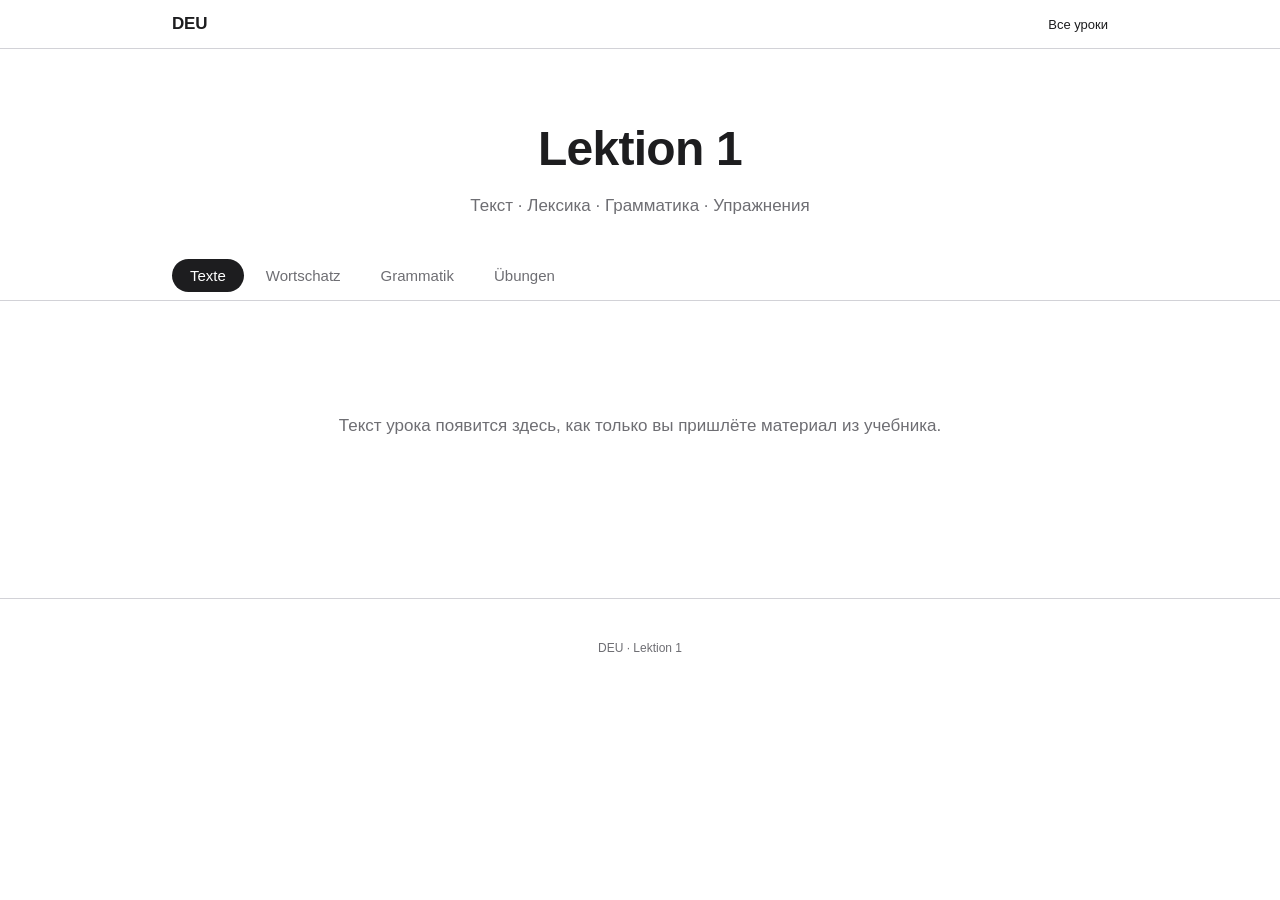
==== lessons/lesson-1.html @ f4d513f4 "Build Apple-style site with lesson template (texts, vocab, grammar, exercises) https://claude.ai/cod" ====
<!DOCTYPE html>
<html lang="ru">
<head>
  <meta charset="UTF-8">
  <meta name="viewport" content="width=device-width, initial-scale=1.0">
  <title>Lektion 1 — DEU</title>
  <link rel="stylesheet" href="../css/style.css">
</head>
<body>
  <header class="navbar">
    <div class="navbar-inner">
      <a class="brand" href="../index.html">DEU</a>
      <nav>
        <a href="../index.html#lessons">Все уроки</a>
      </nav>
    </div>
  </header>

  <div class="lesson-header">
    <h1>Lektion 1</h1>
    <p>Текст · Лексика · Грамматика · Упражнения</p>
  </div>

  <div class="tabs">
    <div class="tabs-inner">
      <button class="tab-btn active" data-tab="texte">Texte</button>
      <button class="tab-btn" data-tab="wortschatz">Wortschatz</button>
      <button class="tab-btn" data-tab="grammatik">Grammatik</button>
      <button class="tab-btn" data-tab="uebungen">Übungen</button>
    </div>
  </div>

  <!-- 1. Тексты -->
  <section id="texte" class="tab-panel active">
    <div class="empty">
      Текст урока появится здесь, как только вы пришлёте материал из учебника.
    </div>
    <!--
    <div class="text-block">
      <p>Hier steht der deutsche Text der Lektion …</p>
    </div>
    -->
  </section>

  <!-- 2. Лексика -->
  <section id="wortschatz" class="tab-panel">
    <div class="empty">
      Лексика урока появится здесь после анализа текста.
    </div>
    <!--
    <div class="vocab-group">
      <h2>Substantive</h2>
      <table class="vocab-table">
        <thead>
          <tr><th>Wort</th><th>Plural</th><th>Übersetzung</th></tr>
        </thead>
        <tbody>
          <tr>
            <td class="word-de">der Tisch</td>
            <td>die Tische</td>
            <td>стол</td>
          </tr>
        </tbody>
      </table>
    </div>

    <div class="vocab-group">
      <h2>Verben</h2>
      <table class="vocab-table">
        <thead>
          <tr><th>Infinitiv</th><th>Präteritum</th><th>Partizip II</th><th>Rektion</th><th>Übersetzung</th></tr>
        </thead>
        <tbody>
          <tr>
            <td class="word-de">helfen</td>
            <td>half</td>
            <td>geholfen</td>
            <td><span class="tag">+ Dativ</span></td>
            <td>помогать</td>
          </tr>
        </tbody>
      </table>
    </div>
    -->
  </section>

  <!-- 3. Грамматика -->
  <section id="grammatik" class="tab-panel">
    <div class="empty">
      Грамматический материал урока появится здесь после анализа текста.
    </div>
    <!--
    <div class="grammar-card">
      <h3>Perfekt mit haben/sein</h3>
      <p>Краткое объяснение грамматического явления на русском языке.</p>
      <ul class="example-list">
        <li>
          <span class="example-de">Ich habe das Buch gelesen.</span>
          <span class="example-ru">Я прочитал книгу.</span>
        </li>
      </ul>
    </div>
    -->
  </section>

  <!-- 4. Упражнения -->
  <section id="uebungen" class="tab-panel">
    <div class="empty">
      Упражнения по уроку появятся здесь после анализа текста.
    </div>
    <!--
    <div class="exercise">
      <h3>1. Ответьте на вопросы по тексту</h3>
      <ol>
        <li>Wer ist die Hauptperson der Geschichte?</li>
      </ol>
    </div>
    -->
  </section>

  <footer class="footer">
    <p>DEU · Lektion 1</p>
  </footer>

  <script src="../js/tabs.js"></script>
</body>
</html>
---- css/style.css ----
:root {
  --bg: #ffffff;
  --fg: #1d1d1f;
  --muted: #6e6e73;
  --accent: #0071e3;
  --accent-hover: #0077ed;
  --card-bg: #f5f5f7;
  --border: #d2d2d7;
  --radius: 18px;
  --max-width: 980px;
}

* { box-sizing: border-box; }

html { scroll-behavior: smooth; }

body {
  margin: 0;
  font-family: -apple-system, BlinkMacSystemFont, "SF Pro Text", "Segoe UI",
    Roboto, Helvetica, Arial, sans-serif;
  background: var(--bg);
  color: var(--fg);
  line-height: 1.5;
  -webkit-font-smoothing: antialiased;
}

a { color: var(--accent); text-decoration: none; }
a:hover { color: var(--accent-hover); }

/* Navigation */
.navbar {
  position: sticky;
  top: 0;
  z-index: 100;
  backdrop-filter: saturate(180%) blur(20px);
  background: rgba(255, 255, 255, 0.8);
  border-bottom: 1px solid var(--border);
}
.navbar-inner {
  max-width: var(--max-width);
  margin: 0 auto;
  padding: 0 22px;
  height: 48px;
  display: flex;
  align-items: center;
  justify-content: space-between;
}
.brand {
  font-weight: 600;
  font-size: 17px;
  color: var(--fg);
  letter-spacing: -0.01em;
}
.brand:hover { color: var(--fg); }
.navbar nav a {
  font-size: 13px;
  color: var(--fg);
  margin-left: 26px;
}
.navbar nav a:hover { color: var(--muted); }

/* Hero */
.hero {
  text-align: center;
  padding: 96px 22px 64px;
  max-width: var(--max-width);
  margin: 0 auto;
}
.hero h1 {
  font-size: clamp(40px, 7vw, 64px);
  font-weight: 700;
  letter-spacing: -0.015em;
  margin: 0 0 12px;
}
.hero p {
  font-size: clamp(18px, 2.4vw, 24px);
  color: var(--muted);
  margin: 0;
}

/* Lesson grid */
.section {
  max-width: var(--max-width);
  margin: 0 auto;
  padding: 24px 22px 96px;
}
.grid {
  display: grid;
  grid-template-columns: repeat(auto-fill, minmax(220px, 1fr));
  gap: 16px;
}
.card {
  display: block;
  background: var(--card-bg);
  border-radius: var(--radius);
  padding: 28px 24px;
  transition: transform 0.2s ease, box-shadow 0.2s ease;
}
.card:hover {
  transform: translateY(-2px);
  box-shadow: 0 12px 28px rgba(0, 0, 0, 0.08);
}
.card h3 {
  margin: 0 0 6px;
  font-size: 21px;
  font-weight: 600;
  color: var(--fg);
  letter-spacing: -0.01em;
}
.card p {
  margin: 0;
  font-size: 15px;
  color: var(--muted);
}

/* Lesson page */
.lesson-header {
  text-align: center;
  padding: 64px 22px 32px;
  max-width: var(--max-width);
  margin: 0 auto;
}
.lesson-header h1 {
  font-size: clamp(32px, 5vw, 48px);
  font-weight: 700;
  letter-spacing: -0.015em;
  margin: 0 0 8px;
}
.lesson-header p {
  color: var(--muted);
  font-size: 17px;
  margin: 0;
}

/* Tabs */
.tabs {
  position: sticky;
  top: 49px;
  z-index: 90;
  background: rgba(255, 255, 255, 0.85);
  backdrop-filter: saturate(180%) blur(20px);
  border-bottom: 1px solid var(--border);
}
.tabs-inner {
  max-width: var(--max-width);
  margin: 0 auto;
  display: flex;
  gap: 4px;
  padding: 8px 22px;
  overflow-x: auto;
}
.tab-btn {
  appearance: none;
  border: none;
  background: transparent;
  font-size: 15px;
  font-weight: 500;
  color: var(--muted);
  padding: 8px 18px;
  border-radius: 980px;
  cursor: pointer;
  white-space: nowrap;
  transition: background 0.15s ease, color 0.15s ease;
  font-family: inherit;
}
.tab-btn:hover { color: var(--fg); }
.tab-btn.active {
  background: var(--fg);
  color: #fff;
}

.tab-panel {
  display: none;
  max-width: var(--max-width);
  margin: 0 auto;
  padding: 48px 22px 96px;
}
.tab-panel.active { display: block; }

/* Text block */
.text-block {
  font-size: 19px;
  line-height: 1.75;
  white-space: pre-wrap;
  background: var(--card-bg);
  border-radius: var(--radius);
  padding: 36px 40px;
}
.text-block p { margin: 0 0 1.2em; }
.text-block p:last-child { margin-bottom: 0; }

/* Vocabulary */
.vocab-group h2 {
  font-size: 22px;
  font-weight: 600;
  letter-spacing: -0.01em;
  margin: 40px 0 16px;
}
.vocab-group:first-child h2 { margin-top: 0; }
.vocab-table {
  width: 100%;
  border-collapse: collapse;
  font-size: 16px;
}
.vocab-table th {
  text-align: left;
  font-weight: 600;
  color: var(--muted);
  font-size: 13px;
  text-transform: uppercase;
  letter-spacing: 0.04em;
  padding: 10px 16px;
  border-bottom: 1px solid var(--border);
}
.vocab-table td {
  padding: 14px 16px;
  border-bottom: 1px solid var(--border);
  vertical-align: top;
}
.vocab-table tr:last-child td { border-bottom: none; }
.word-de { font-weight: 600; }
.tag {
  display: inline-block;
  font-size: 12px;
  font-weight: 600;
  color: var(--accent);
  background: rgba(0, 113, 227, 0.1);
  border-radius: 6px;
  padding: 2px 8px;
  margin-right: 6px;
}

/* Grammar */
.grammar-card {
  background: var(--card-bg);
  border-radius: var(--radius);
  padding: 28px 32px;
  margin-bottom: 20px;
}
.grammar-card h3 {
  margin: 0 0 8px;
  font-size: 19px;
  font-weight: 600;
  letter-spacing: -0.01em;
}
.grammar-card p { color: var(--muted); margin: 0 0 14px; }
.example-list {
  list-style: none;
  margin: 0;
  padding: 0;
}
.example-list li {
  font-size: 16px;
  padding: 10px 0;
  border-top: 1px solid var(--border);
}
.example-list li:first-child { border-top: none; }
.example-de { font-weight: 600; }
.example-ru { color: var(--muted); display: block; margin-top: 2px; }

/* Exercises */
.exercise {
  background: var(--card-bg);
  border-radius: var(--radius);
  padding: 24px 28px;
  margin-bottom: 16px;
}
.exercise h3 {
  margin: 0 0 12px;
  font-size: 17px;
  font-weight: 600;
}
.exercise ol, .exercise ul {
  margin: 0;
  padding-left: 22px;
}
.exercise li { margin-bottom: 8px; font-size: 16px; }

/* Footer */
.footer {
  border-top: 1px solid var(--border);
  padding: 28px 22px;
  text-align: center;
  color: var(--muted);
  font-size: 12px;
}

/* Empty state */
.empty {
  text-align: center;
  color: var(--muted);
  font-size: 17px;
  padding: 64px 22px;
}
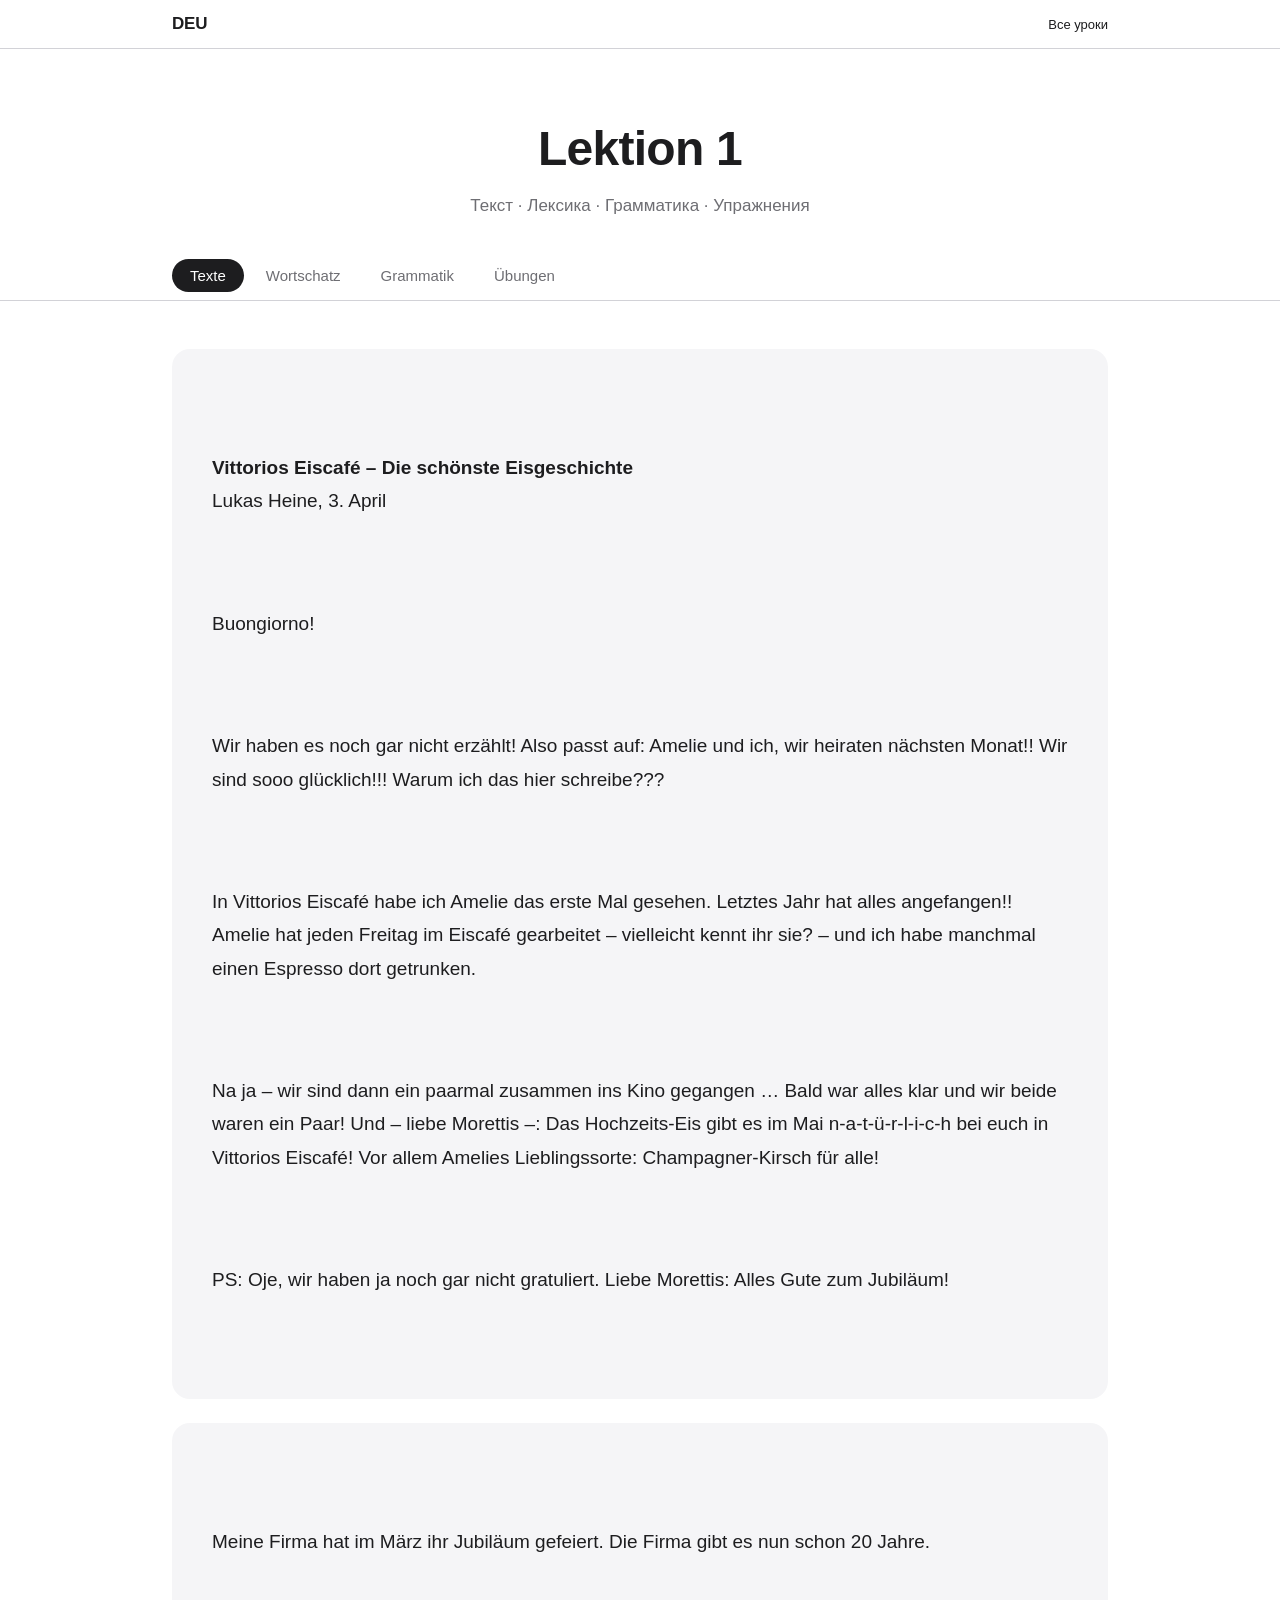
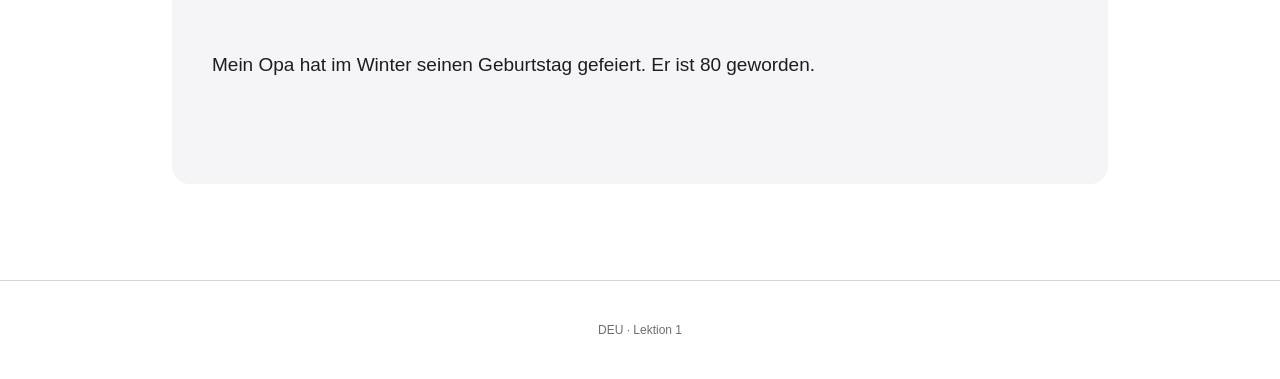
==== commit d8d1ed96: "Fill Lektion 1 with text, vocabulary, grammar and exercises https://claude.ai/code/session_01STTKdUP" ====
--- a/lessons/lesson-1.html
+++ b/lessons/lesson-1.html
@@ -32,22 +32,23 @@
 
   <!-- 1. Тексты -->
   <section id="texte" class="tab-panel active">
-    <div class="empty">
-      Текст урока появится здесь, как только вы пришлёте материал из учебника.
+    <div class="text-block">
+      <p><strong>Vittorios Eiscafé – Die schönste Eisgeschichte</strong><br>Lukas Heine, 3. April</p>
+      <p>Buongiorno!</p>
+      <p>Wir haben es noch gar nicht erzählt! Also passt auf: Amelie und ich, wir heiraten nächsten Monat!! Wir sind sooo glücklich!!! Warum ich das hier schreibe???</p>
+      <p>In Vittorios Eiscafé habe ich Amelie das erste Mal gesehen. Letztes Jahr hat alles angefangen!! Amelie hat jeden Freitag im Eiscafé gearbeitet – vielleicht kennt ihr sie? – und ich habe manchmal einen Espresso dort getrunken.</p>
+      <p>Na ja – wir sind dann ein paarmal zusammen ins Kino gegangen … Bald war alles klar und wir beide waren ein Paar! Und – liebe Morettis –: Das Hochzeits-Eis gibt es im Mai n-a-t-ü-r-l-i-c-h bei euch in Vittorios Eiscafé! Vor allem Amelies Lieblingssorte: Champagner-Kirsch für alle!</p>
+      <p>PS: Oje, wir haben ja noch gar nicht gratuliert. Liebe Morettis: Alles Gute zum Jubiläum!</p>
     </div>
-    <!--
-    <div class="text-block">
-      <p>Hier steht der deutsche Text der Lektion …</p>
+
+    <div class="text-block" style="margin-top: 24px;">
+      <p>Meine Firma hat im März ihr Jubiläum gefeiert. Die Firma gibt es nun schon 20 Jahre.</p>
+      <p>Mein Opa hat im Winter seinen Geburtstag gefeiert. Er ist 80 geworden.</p>
     </div>
-    -->
   </section>
 
   <!-- 2. Лексика -->
   <section id="wortschatz" class="tab-panel">
-    <div class="empty">
-      Лексика урока появится здесь после анализа текста.
-    </div>
-    <!--
     <div class="vocab-group">
       <h2>Substantive</h2>
       <table class="vocab-table">
@@ -55,11 +56,25 @@
           <tr><th>Wort</th><th>Plural</th><th>Übersetzung</th></tr>
         </thead>
         <tbody>
-          <tr>
-            <td class="word-de">der Tisch</td>
-            <td>die Tische</td>
-            <td>стол</td>
-          </tr>
+          <tr><td class="word-de">das Eiscafé</td><td>die Eiscafés</td><td>кафе-мороженое</td></tr>
+          <tr><td class="word-de">der Geburtstag</td><td>die Geburtstage</td><td>день рождения</td></tr>
+          <tr><td class="word-de">der Hochzeitstag</td><td>die Hochzeitstage</td><td>годовщина свадьбы</td></tr>
+          <tr><td class="word-de">die Hochzeit</td><td>die Hochzeiten</td><td>свадьба</td></tr>
+          <tr><td class="word-de">das Jubiläum</td><td>die Jubiläen</td><td>юбилей</td></tr>
+          <tr><td class="word-de">das Paar</td><td>die Paare</td><td>пара</td></tr>
+          <tr><td class="word-de">die Erinnerung</td><td>die Erinnerungen</td><td>воспоминание</td></tr>
+          <tr><td class="word-de">der Nachbar</td><td>die Nachbarn</td><td>сосед</td></tr>
+          <tr><td class="word-de">der Neffe</td><td>die Neffen</td><td>племянник</td></tr>
+          <tr><td class="word-de">die Nichte</td><td>die Nichten</td><td>племянница</td></tr>
+          <tr><td class="word-de">der Preis</td><td>die Preise</td><td>приз; цена</td></tr>
+          <tr><td class="word-de">die Süßigkeit</td><td>die Süßigkeiten</td><td>сладость</td></tr>
+          <tr><td class="word-de">die Puppe</td><td>die Puppen</td><td>кукла</td></tr>
+          <tr><td class="word-de">das Seil</td><td>die Seile</td><td>верёвка, скакалка</td></tr>
+          <tr><td class="word-de">der Schneemann</td><td>die Schneemänner</td><td>снеговик</td></tr>
+          <tr><td class="word-de">das Tagebuch</td><td>die Tagebücher</td><td>дневник</td></tr>
+          <tr><td class="word-de">die Geschichte</td><td>die Geschichten</td><td>история</td></tr>
+          <tr><td class="word-de">der Geldbeutel</td><td>die Geldbeutel</td><td>кошелёк</td></tr>
+          <tr><td class="word-de">die Kasse</td><td>die Kassen</td><td>касса</td></tr>
         </tbody>
       </table>
     </div>
@@ -71,51 +86,99 @@
           <tr><th>Infinitiv</th><th>Präteritum</th><th>Partizip II</th><th>Rektion</th><th>Übersetzung</th></tr>
         </thead>
         <tbody>
-          <tr>
-            <td class="word-de">helfen</td>
-            <td>half</td>
-            <td>geholfen</td>
-            <td><span class="tag">+ Dativ</span></td>
-            <td>помогать</td>
-          </tr>
+          <tr><td class="word-de">feiern</td><td>feierte</td><td>gefeiert</td><td><span class="tag">+ Akkusativ</span></td><td>праздновать (что-л.)</td></tr>
+          <tr><td class="word-de">verkaufen</td><td>verkaufte</td><td>verkauft</td><td><span class="tag">+ Akkusativ</span></td><td>продавать (что-л.)</td></tr>
+          <tr><td class="word-de">stattfinden</td><td>fand statt</td><td>stattgefunden</td><td>—</td><td>состояться</td></tr>
+          <tr><td class="word-de">einladen</td><td>lud ein</td><td>eingeladen</td><td><span class="tag">+ Akkusativ</span></td><td>приглашать (кого-л.)</td></tr>
+          <tr><td class="word-de">gewinnen</td><td>gewann</td><td>gewonnen</td><td><span class="tag">+ Akkusativ</span></td><td>выигрывать (что-л.)</td></tr>
+          <tr><td class="word-de">verlieren</td><td>verlor</td><td>verloren</td><td><span class="tag">+ Akkusativ</span></td><td>проигрывать (что-л.)</td></tr>
+          <tr><td class="word-de">kennenlernen</td><td>lernte kennen</td><td>kennengelernt</td><td><span class="tag">+ Akkusativ</span></td><td>знакомиться (с кем-л.)</td></tr>
+          <tr><td class="word-de">heiraten</td><td>heiratete</td><td>geheiratet</td><td><span class="tag">+ Akkusativ</span></td><td>жениться / выходить замуж (за кого-л.)</td></tr>
+          <tr><td class="word-de">anfangen</td><td>fing an</td><td>angefangen</td><td>—</td><td>начинаться</td></tr>
+          <tr><td class="word-de">erzählen</td><td>erzählte</td><td>erzählt</td><td><span class="tag">+ Dativ</span><span class="tag">+ Akkusativ</span><span class="tag">von + Dativ</span></td><td>рассказывать (кому-л. что-л. / о ком-л./чём-л.)</td></tr>
+          <tr><td class="word-de">gratulieren</td><td>gratulierte</td><td>gratuliert</td><td><span class="tag">+ Dativ</span></td><td>поздравлять (кого-л.)</td></tr>
+          <tr><td class="word-de">sammeln</td><td>sammelte</td><td>gesammelt</td><td><span class="tag">+ Akkusativ</span></td><td>собирать (что-л.)</td></tr>
+          <tr><td class="word-de">klettern</td><td>kletterte</td><td>ist geklettert</td><td><span class="tag">auf + Akkusativ</span></td><td>лазать (на что-л.)</td></tr>
+          <tr><td class="word-de">übernachten</td><td>übernachtete</td><td>übernachtet</td><td>—</td><td>ночевать</td></tr>
+          <tr><td class="word-de">zeichnen</td><td>zeichnete</td><td>gezeichnet</td><td><span class="tag">+ Akkusativ</span></td><td>рисовать (что-л.)</td></tr>
+          <tr><td class="word-de">bauen</td><td>baute</td><td>gebaut</td><td><span class="tag">+ Akkusativ</span></td><td>строить (что-л.)</td></tr>
+          <tr><td class="word-de">bezahlen</td><td>bezahlte</td><td>bezahlt</td><td><span class="tag">+ Akkusativ</span></td><td>оплачивать (что-л.)</td></tr>
+          <tr><td class="word-de">treffen</td><td>traf</td><td>getroffen</td><td><span class="tag">+ Akkusativ</span></td><td>встречать (кого-л.)</td></tr>
+          <tr><td class="word-de">besuchen</td><td>besuchte</td><td>besucht</td><td><span class="tag">+ Akkusativ</span></td><td>посещать, навещать (кого-л.)</td></tr>
+          <tr><td class="word-de">fliegen</td><td>flog</td><td>ist geflogen</td><td>—</td><td>лететь</td></tr>
         </tbody>
       </table>
     </div>
-    -->
   </section>
 
   <!-- 3. Грамматика -->
   <section id="grammatik" class="tab-panel">
-    <div class="empty">
-      Грамматический материал урока появится здесь после анализа текста.
-    </div>
-    <!--
     <div class="grammar-card">
-      <h3>Perfekt mit haben/sein</h3>
-      <p>Краткое объяснение грамматического явления на русском языке.</p>
+      <h3>Perfekt mit haben und sein (Wiederholung)</h3>
+      <p>Перфект образуется с помощью вспомогательного глагола <strong>haben</strong> или <strong>sein</strong> в настоящем времени и <strong>Partizip II</strong> смыслового глагола, который стоит в конце предложения. Со <em>sein</em> спрягаются глаголы движения (gehen, fahren, fliegen, kommen…) и изменения состояния, а также сами глаголы sein и bleiben. Все остальные глаголы образуют перфект с <em>haben</em>.</p>
       <ul class="example-list">
-        <li>
-          <span class="example-de">Ich habe das Buch gelesen.</span>
-          <span class="example-ru">Я прочитал книгу.</span>
-        </li>
+        <li><span class="example-de">Amelie hat jeden Freitag im Eiscafé gearbeitet.</span><span class="example-ru">Амели работала в кафе-мороженом каждую пятницу.</span></li>
+        <li><span class="example-de">Wir sind zusammen ins Kino gegangen.</span><span class="example-ru">Мы вместе ходили в кино.</span></li>
+        <li><span class="example-de">Ich habe einen Espresso getrunken.</span><span class="example-ru">Я выпил эспрессо.</span></li>
+        <li><span class="example-de">Letztes Jahr hat alles angefangen.</span><span class="example-ru">В прошлом году всё началось.</span></li>
       </ul>
     </div>
-    -->
+
+    <div class="grammar-card">
+      <h3>Präteritum war, hatte (Wiederholung)</h3>
+      <p>Глаголы <strong>sein</strong> и <strong>haben</strong> в разговорной речи при рассказе о прошлом обычно используются не в перфекте, а в претерите: <em>war / hatte</em>.</p>
+      <p style="margin-top:-6px;">ich war / hatte · du warst / hattest · er, es, sie war / hatte · wir waren / hatten · ihr wart / hattet · sie, Sie waren / hatten</p>
+      <ul class="example-list">
+        <li><span class="example-de">Bald war alles klar und wir waren ein Paar.</span><span class="example-ru">Скоро всё стало ясно, и мы стали парой.</span></li>
+        <li><span class="example-de">Ich hatte keinen Geldbeutel dabei!</span><span class="example-ru">У меня с собой не было кошелька!</span></li>
+        <li><span class="example-de">Das war immer lustig.</span><span class="example-ru">Это всегда было весело.</span></li>
+      </ul>
+    </div>
+
+    <div class="grammar-card">
+      <h3>Temporale Adjektive: letzt-, nächst-, jed-</h3>
+      <p>Эти прилагательные указывают на время и склоняются как обычные прилагательные после притяжательных местоимений / нулевого артикля: <em>letzt-</em> — «прошлый», <em>nächst-</em> — «следующий», <em>jed-</em> — «каждый».</p>
+      <ul class="example-list">
+        <li><span class="example-de">Letztes Jahr hat alles angefangen.</span><span class="example-ru">В прошлом году всё началось.</span></li>
+        <li><span class="example-de">Wir heiraten nächsten Monat.</span><span class="example-ru">Мы поженимся в следующем месяце.</span></li>
+        <li><span class="example-de">Sie hat jeden Freitag im Café gearbeitet.</span><span class="example-ru">Она работала в кафе каждую пятницу.</span></li>
+        <li><span class="example-de">Nächste Woche besuche ich sie.</span><span class="example-ru">На следующей неделе я её навещу.</span></li>
+      </ul>
+    </div>
   </section>
 
   <!-- 4. Упражнения -->
   <section id="uebungen" class="tab-panel">
-    <div class="empty">
-      Упражнения по уроку появятся здесь после анализа текста.
-    </div>
-    <!--
     <div class="exercise">
-      <h3>1. Ответьте на вопросы по тексту</h3>
-      <ol>
-        <li>Wer ist die Hauptperson der Geschichte?</li>
+      <h3>1. Als Kind … Ergänzen Sie die Verben im Perfekt oder Präteritum.</h3>
+      <ol type="a">
+        <li>Als Kind bin ich nach der Schule oft in den Park ___. (gehen)</li>
+        <li>Dort ___ ich Freunde ___. (treffen)</li>
+        <li>Am Wochenende ___ ich meinen Opa ___. (besuchen)</li>
+        <li>Er ___ viele Geschichten ___. (erzählen)</li>
+        <li>Das ___ immer lustig. (sein)</li>
       </ol>
     </div>
-    -->
+
+    <div class="exercise">
+      <h3>2. Wann ist das? Ergänzen Sie jed-, letzt- oder nächst-.</h3>
+      <ol type="a">
+        <li>September = ___ Monat</li>
+        <li>5.8. bis 11.8. = ___ Woche</li>
+        <li>immer am Mittwoch = ___ Mittwoch</li>
+      </ol>
+    </div>
+
+    <div class="exercise">
+      <h3>3. Meine Freundin Stella. Sortieren Sie die Sätze in die richtige Reihenfolge.</h3>
+      <ul>
+        <li>Heute wohnt Stella in Kiel. Aber nächste Woche besuche ich sie.</li>
+        <li>Und wisst ihr was: Stella hat einfach meinen Einkauf bezahlt.</li>
+        <li>Stella war lange meine Nachbarin. Aber kennengelernt habe ich sie im Supermarkt an der Kasse.</li>
+        <li><strong>1</strong> Ich habe euch noch gar nicht von Stella erzählt, oder?</li>
+        <li>Stellt euch vor: Ich hatte keinen Geldbeutel dabei!</li>
+      </ul>
+    </div>
   </section>
 
   <footer class="footer">
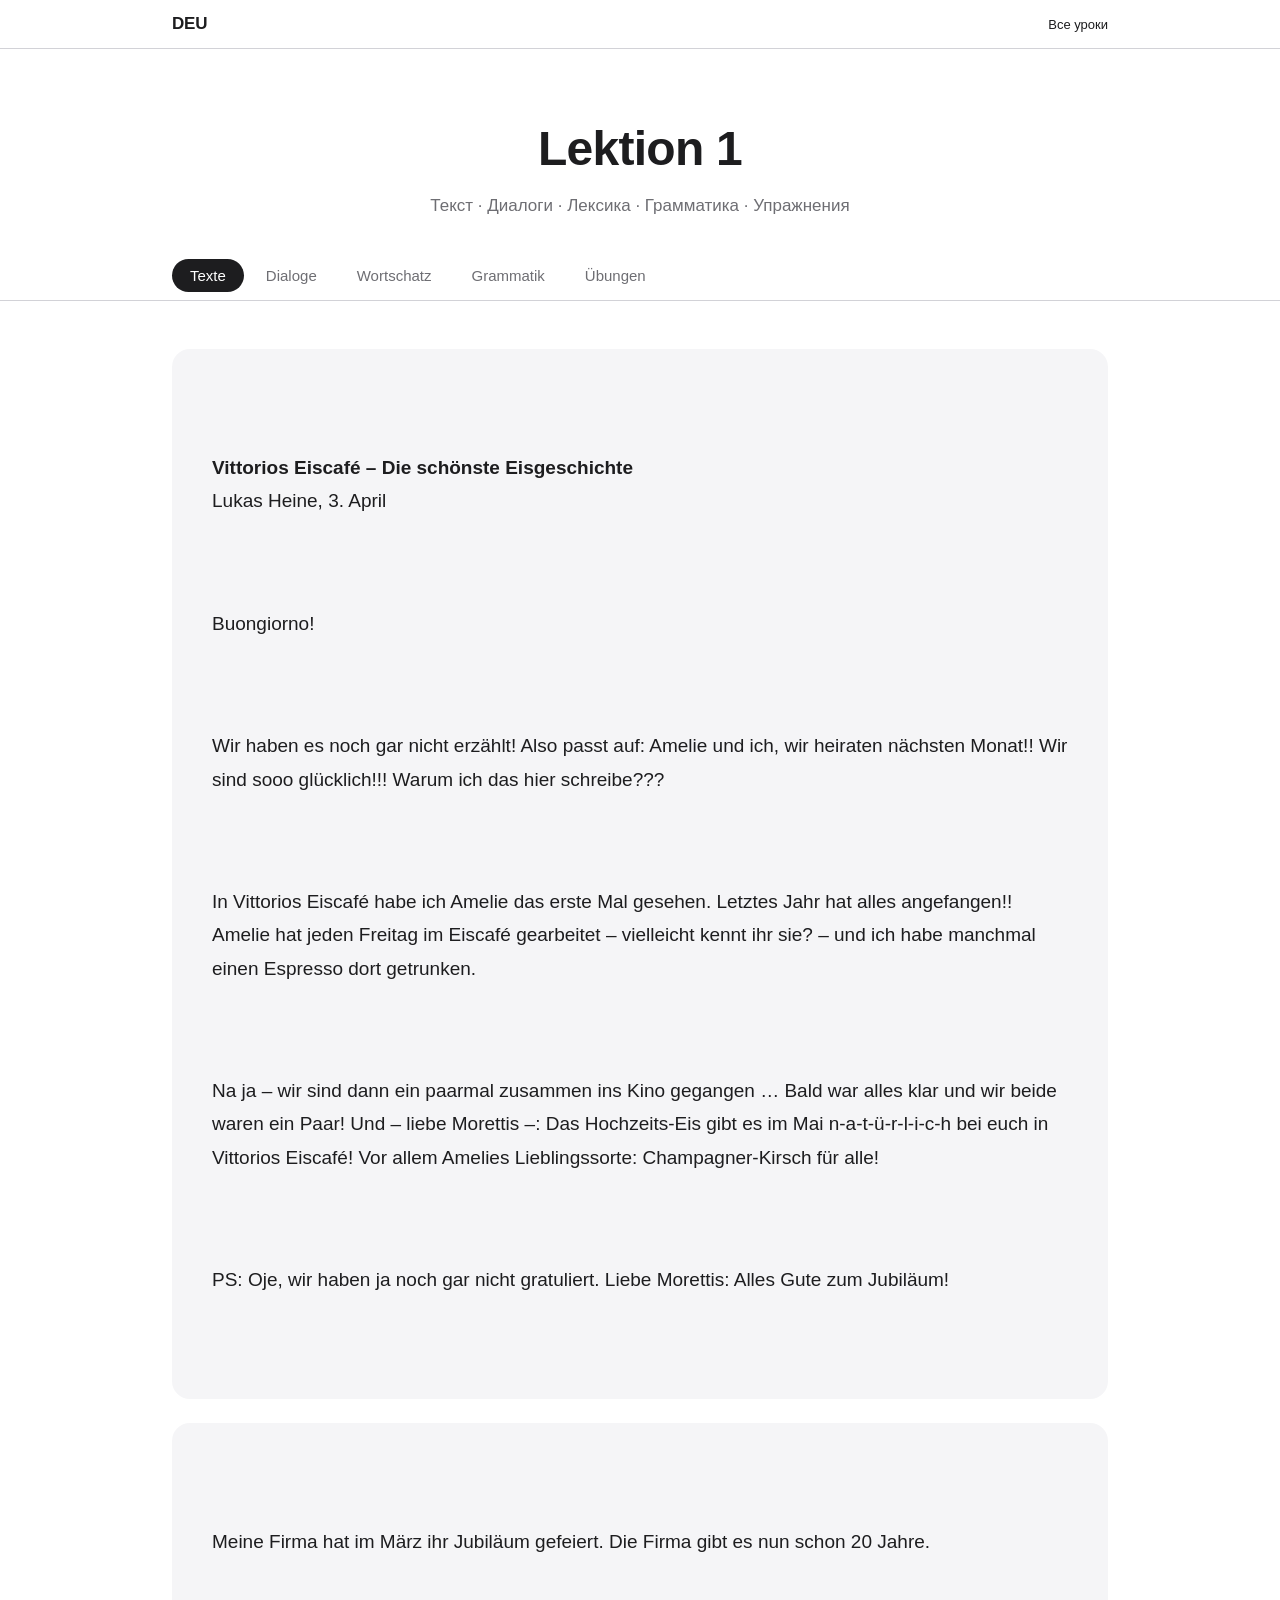
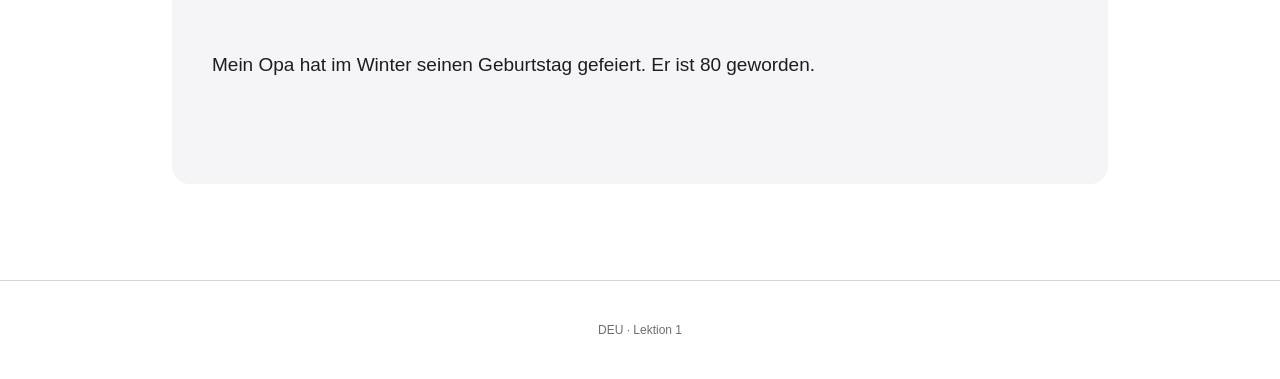
==== commit b733c497: "Add Dialoge tab with dialogues from the lesson 1 material https://claude.ai/code/session_01STTKdUPdF" ====
--- a/lessons/lesson-1.html
+++ b/lessons/lesson-1.html
@@ -18,12 +18,13 @@
 
   <div class="lesson-header">
     <h1>Lektion 1</h1>
-    <p>Текст · Лексика · Грамматика · Упражнения</p>
+    <p>Текст · Диалоги · Лексика · Грамматика · Упражнения</p>
   </div>
 
   <div class="tabs">
     <div class="tabs-inner">
       <button class="tab-btn active" data-tab="texte">Texte</button>
+      <button class="tab-btn" data-tab="dialoge">Dialoge</button>
       <button class="tab-btn" data-tab="wortschatz">Wortschatz</button>
       <button class="tab-btn" data-tab="grammatik">Grammatik</button>
       <button class="tab-btn" data-tab="uebungen">Übungen</button>
@@ -44,6 +45,22 @@
     <div class="text-block" style="margin-top: 24px;">
       <p>Meine Firma hat im März ihr Jubiläum gefeiert. Die Firma gibt es nun schon 20 Jahre.</p>
       <p>Mein Opa hat im Winter seinen Geburtstag gefeiert. Er ist 80 geworden.</p>
+    </div>
+  </section>
+
+  <!-- Диалоги -->
+  <section id="dialoge" class="tab-panel">
+    <div class="text-block">
+      <p><strong>Modell-Dialog: Kindheitserinnerungen</strong> (Übung 5 — Hast du als Kind …?)</p>
+      <p><strong>A:</strong> Hast du als Kind mit Puppen gespielt?<br>
+      <strong>B:</strong> Ja, ich habe total gern mit Puppen gespielt.</p>
+    </div>
+
+    <div class="text-block" style="margin-top: 24px;">
+      <p><strong>Satzanfänge für die Kennenlern-Geschichte</strong> (Übung 7 — Schreibwerkstatt)</p>
+      <p><strong>A:</strong> Ich habe euch noch gar nicht von Nele erzählt, oder? Also passt auf: …</p>
+      <p><strong>B:</strong> Und wisst ihr was: Sie war mir gleich … Und stellt euch vor: …</p>
+      <p><strong>A:</strong> Dann sind wir jeden Donnerstag in die …</p>
     </div>
   </section>
 
